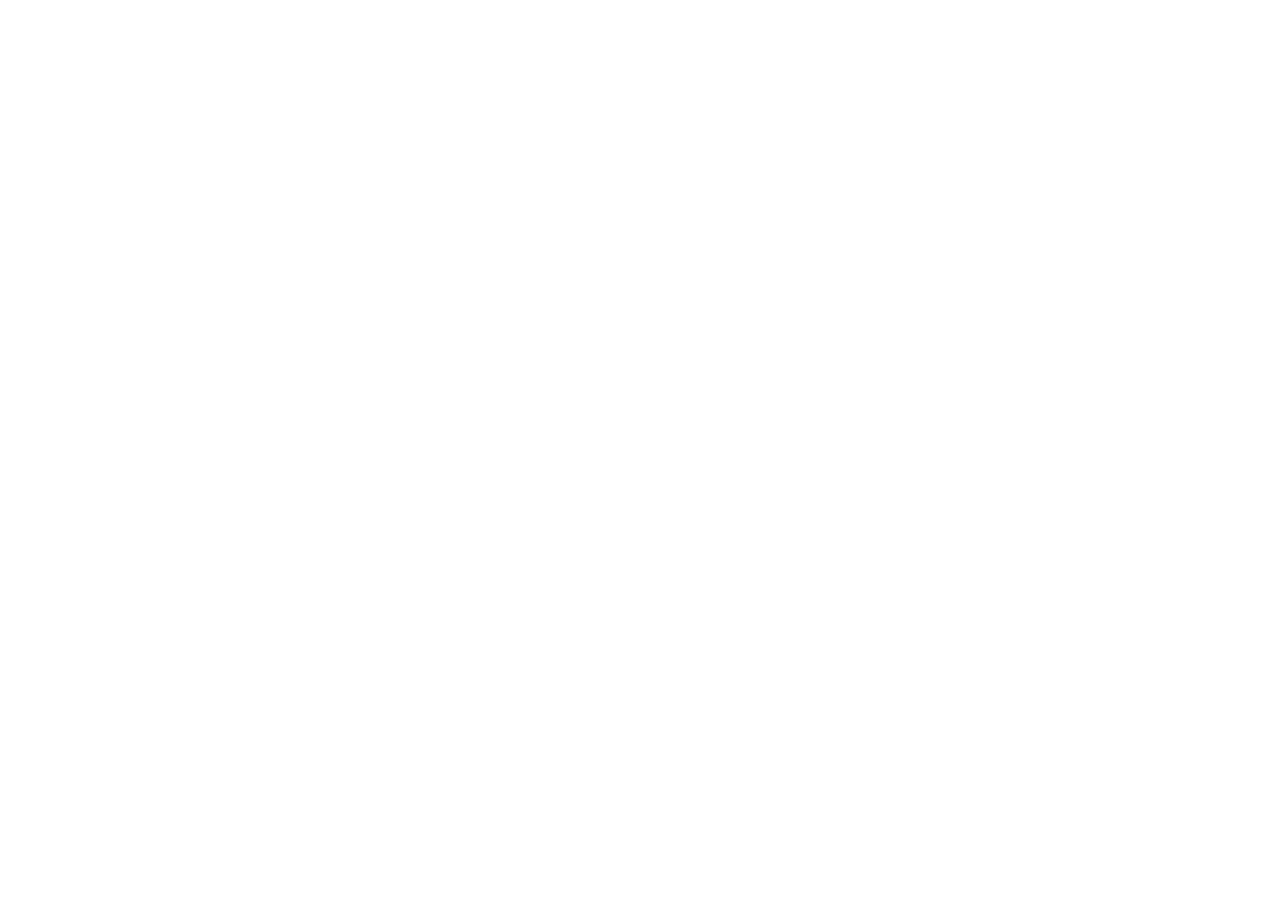
==== index.html @ bf055730 "Initial" ====
<!DOCTYPE html>
<html lang="en">
<head>
    <meta charset="UTF-8">
    <meta name="viewport" content="width=device-width, initial-scale=1.0">
    <title>Saungbelike</title>
</head>
<body>
    <script>
        // Fungsi untuk mendapatkan bahasa sistem yang digunakan oleh pengguna
        function getSystemLanguage() {
        // Gunakan navigator.language untuk mendapatkan kode bahasa sistem pengguna
        const systemLanguage = navigator.language || navigator.userLanguage;
        // Ambil kode bahasa utama (tanpa subtag)
        const primaryLanguage = systemLanguage.split('-')[0];
        return primaryLanguage;
        }

        // Fungsi untuk melakukan pengalihan ke URL yang sesuai berdasarkan bahasa sistem pengguna
        function redirectToLanguagePage(primaryLanguage) {
        let languageCode = 'en'; // Bahasa default
        if (primaryLanguage === 'id') {
            languageCode = 'id'; // Jika bahasa sistem adalah Indonesia, gunakan bahasa Indonesia
        }
        const redirectUrl = `http://127.0.0.1:4000/${languageCode}/`; // Ganti "website.com" dengan domain Anda
        window.location.href = redirectUrl;
        }

        // Panggil fungsi getSystemLanguage untuk mendapatkan bahasa sistem pengguna
        const userLanguage = getSystemLanguage();

        // Panggil fungsi redirectToLanguagePage untuk melakukan pengalihan berdasarkan bahasa sistem pengguna
        redirectToLanguagePage(userLanguage);
    </script>
</body>
</html>
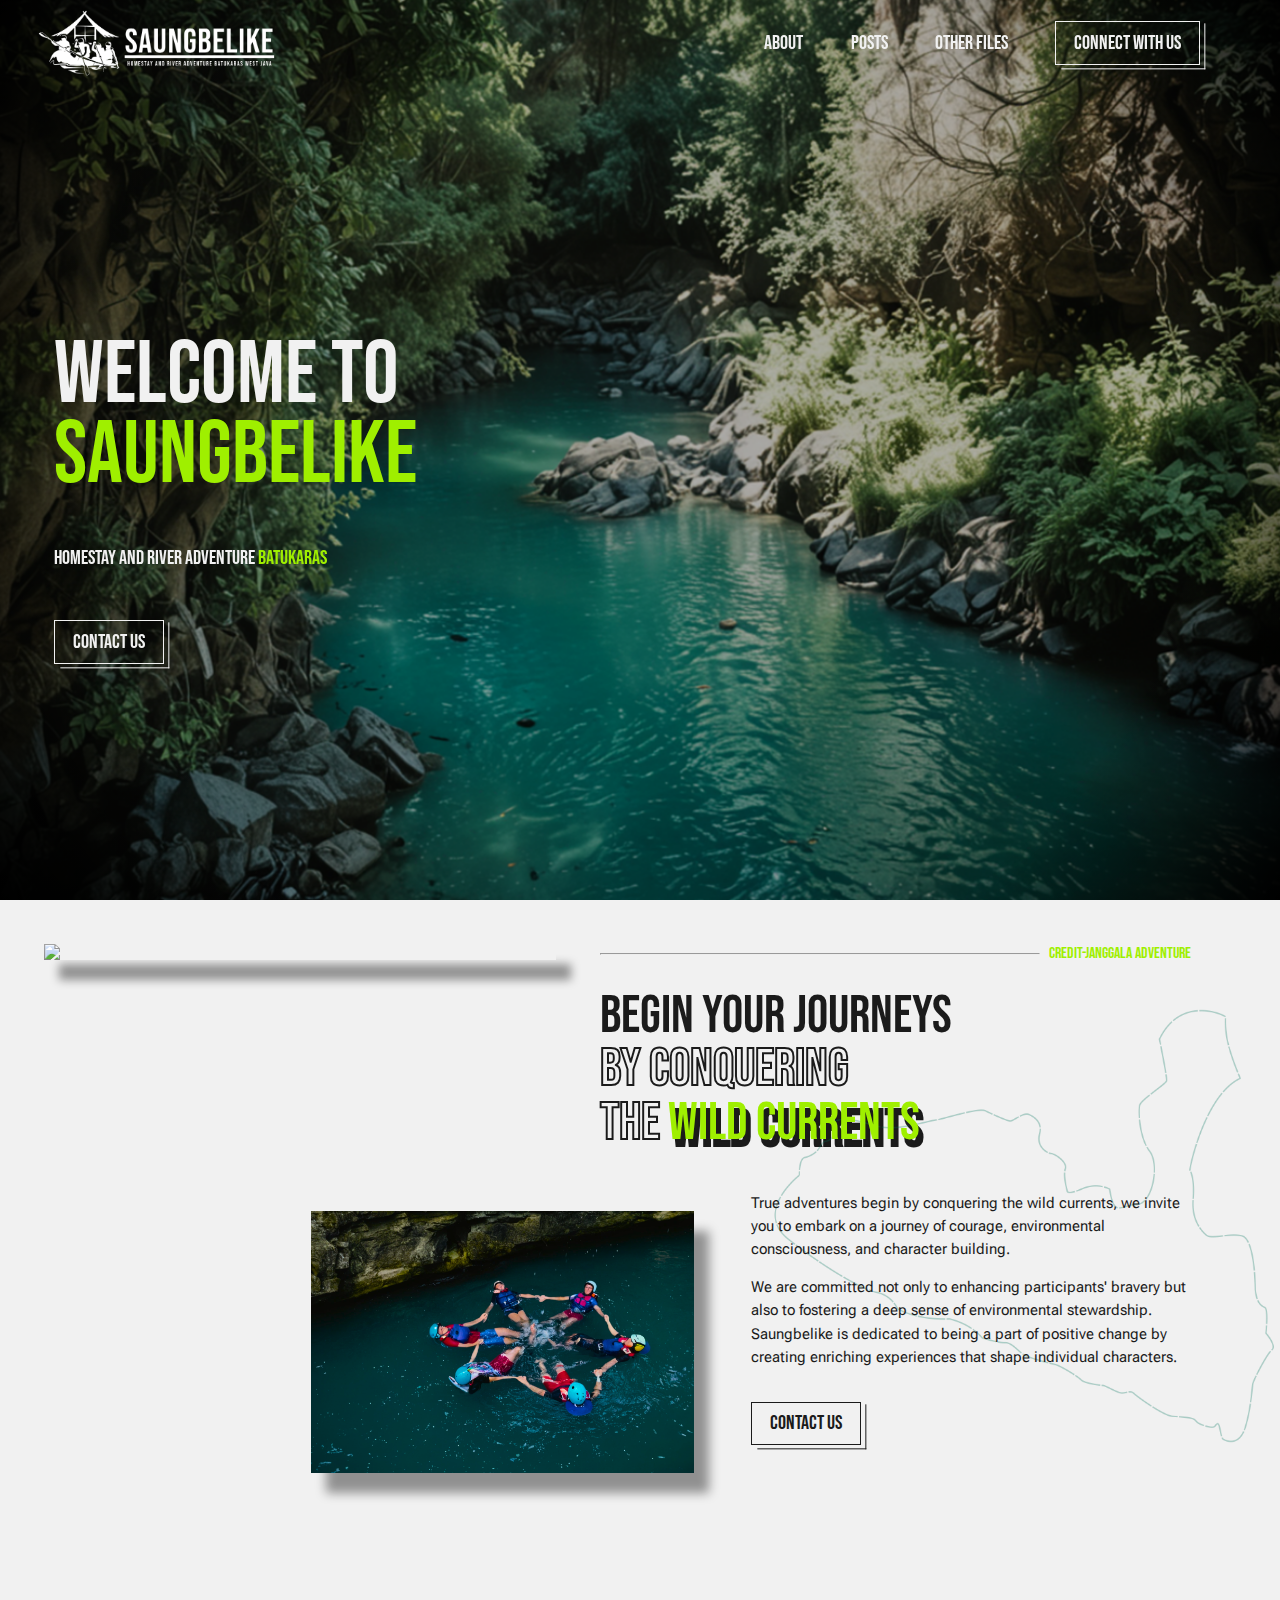
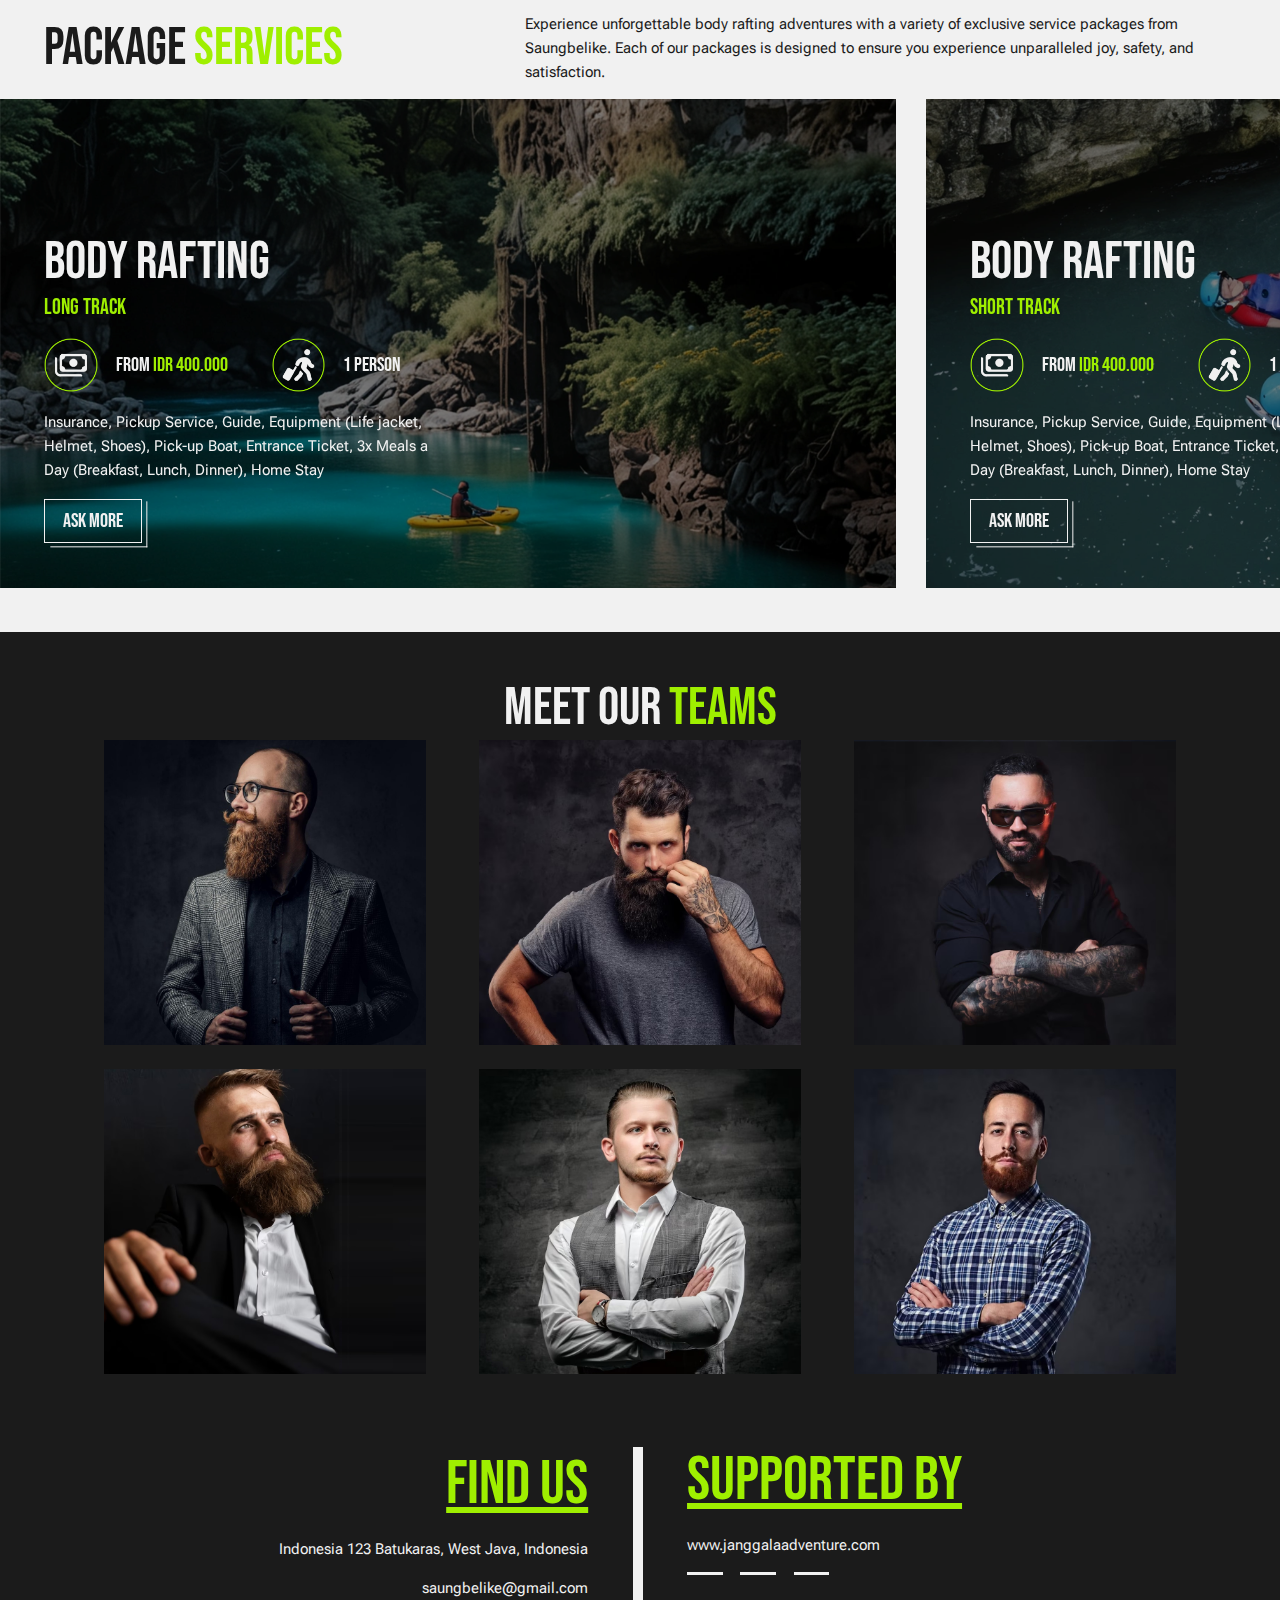
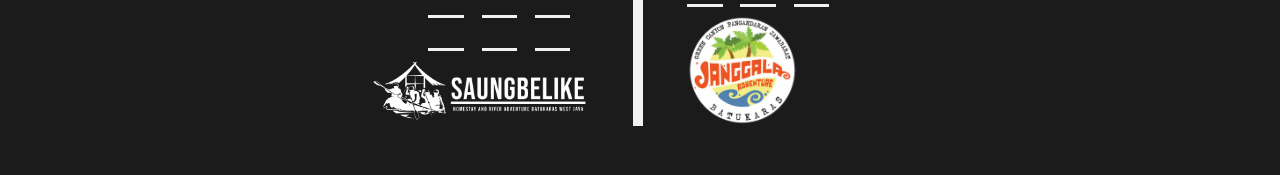
==== commit 1a4eb1ae: "Initial" ====
--- a/index.html
+++ b/index.html
@@ -7,30 +7,7 @@
 </head>
 <body>
     <script>
-        // Fungsi untuk mendapatkan bahasa sistem yang digunakan oleh pengguna
-        function getSystemLanguage() {
-        // Gunakan navigator.language untuk mendapatkan kode bahasa sistem pengguna
-        const systemLanguage = navigator.language || navigator.userLanguage;
-        // Ambil kode bahasa utama (tanpa subtag)
-        const primaryLanguage = systemLanguage.split('-')[0];
-        return primaryLanguage;
-        }
-
-        // Fungsi untuk melakukan pengalihan ke URL yang sesuai berdasarkan bahasa sistem pengguna
-        function redirectToLanguagePage(primaryLanguage) {
-        let languageCode = 'en'; // Bahasa default
-        if (primaryLanguage === 'id') {
-            languageCode = 'id'; // Jika bahasa sistem adalah Indonesia, gunakan bahasa Indonesia
-        }
-        const redirectUrl = `http://127.0.0.1:4000/${languageCode}/`; // Ganti "website.com" dengan domain Anda
-        window.location.href = redirectUrl;
-        }
-
-        // Panggil fungsi getSystemLanguage untuk mendapatkan bahasa sistem pengguna
-        const userLanguage = getSystemLanguage();
-
-        // Panggil fungsi redirectToLanguagePage untuk melakukan pengalihan berdasarkan bahasa sistem pengguna
-        redirectToLanguagePage(userLanguage);
+        function getSystemLanguage(){const e=navigator.language||navigator.userLanguage;return e.split("-")[0]}function redirectToLanguagePage(e){let t="en";"id"===e&&(t="id");const n=`http://bgtg.github.io/${t}/`;window.location.href=n}const userLanguage=getSystemLanguage();redirectToLanguagePage(userLanguage);
     </script>
 </body>
 </html>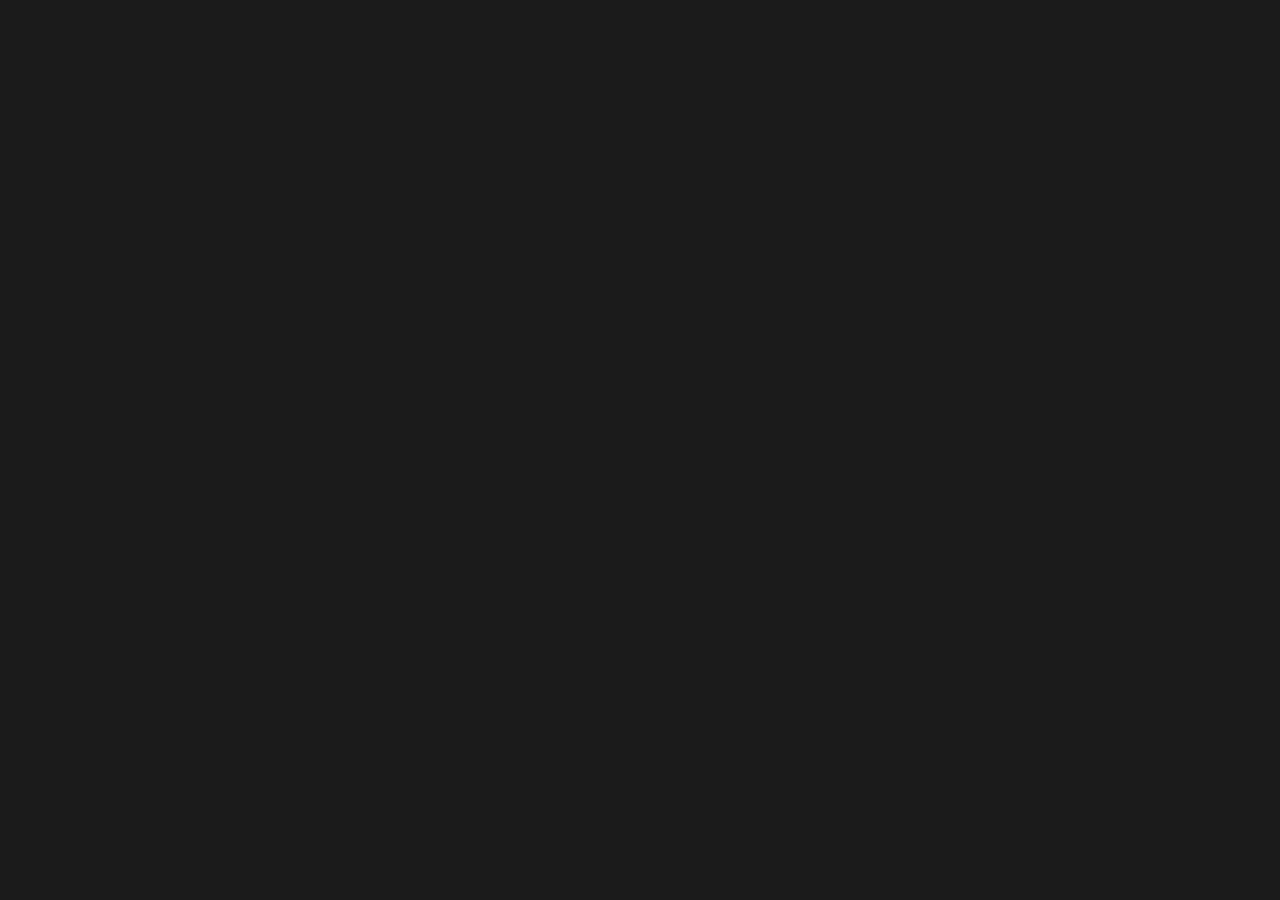
==== commit 3727ac42: "Add files via upload" ====
--- a/index.html
+++ b/index.html
@@ -1,13 +1,27 @@
-<!DOCTYPE html>
-<html lang="en">
-<head>
-    <meta charset="UTF-8">
-    <meta name="viewport" content="width=device-width, initial-scale=1.0">
-    <title>Saungbelike</title>
-</head>
-<body>
-    <script>
-        function getSystemLanguage(){const e=navigator.language||navigator.userLanguage;return e.split("-")[0]}function redirectToLanguagePage(e){let t="en";"id"===e&&(t="id");const n=`http://bgtg.github.io/${t}/`;window.location.href=n}const userLanguage=getSystemLanguage();redirectToLanguagePage(userLanguage);
-    </script>
-</body>
+<!DOCTYPE html>
+<html lang="en">
+<head>
+    <meta charset="UTF-8">
+    <meta name="viewport" content="width=device-width, initial-scale=1.0">
+    <title>Saungbelike</title>
+</head>
+<body>
+    <script>
+        function getSystemLanguage() {
+        const systemLanguage = navigator.language || navigator.userLanguage;
+        const primaryLanguage = systemLanguage.split('-')[0];
+        return primaryLanguage;
+        }
+        function redirectToLanguagePage(primaryLanguage) {
+        let languageCode = 'en';
+        if (primaryLanguage === 'id') {
+            languageCode = 'id';
+        }
+        const redirectUrl = `http://bgtg.github.io/${languageCode}/`;
+        window.location.href = redirectUrl;
+        }
+        const userLanguage = getSystemLanguage();
+        redirectToLanguagePage(userLanguage);
+    </script>
+</body>
 </html>